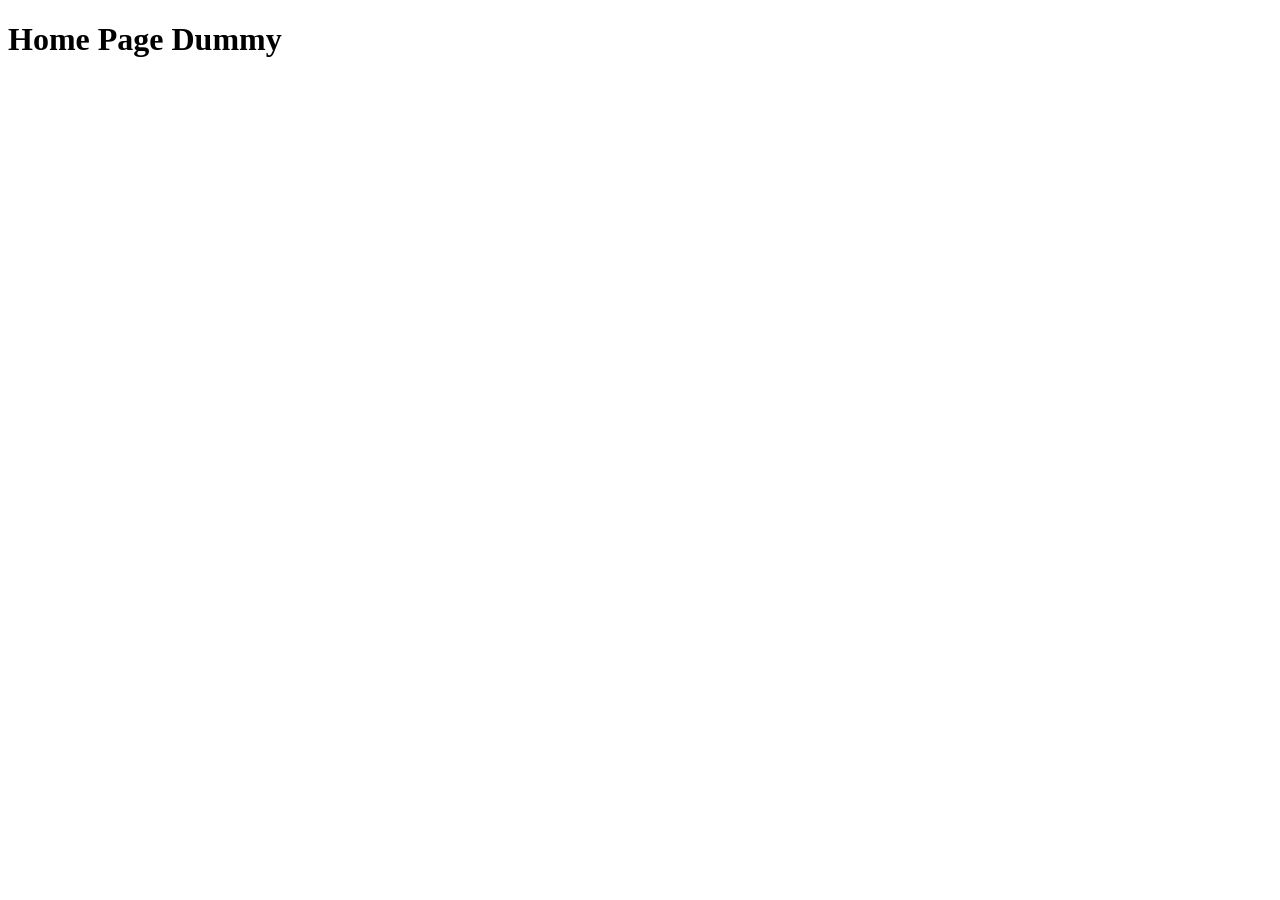
==== index.html @ 29831c8d "Created my first File" ====
<!DOCTYPE html>
<html lang="en">
<head>
    <meta charset="UTF-8">
    <meta name="viewport" content="width=device-width, initial-scale=1.0">
    <title>HomeDummy</title>
</head>
<body>
    <h1>Home Page Dummy</h1>
</body>
</html>
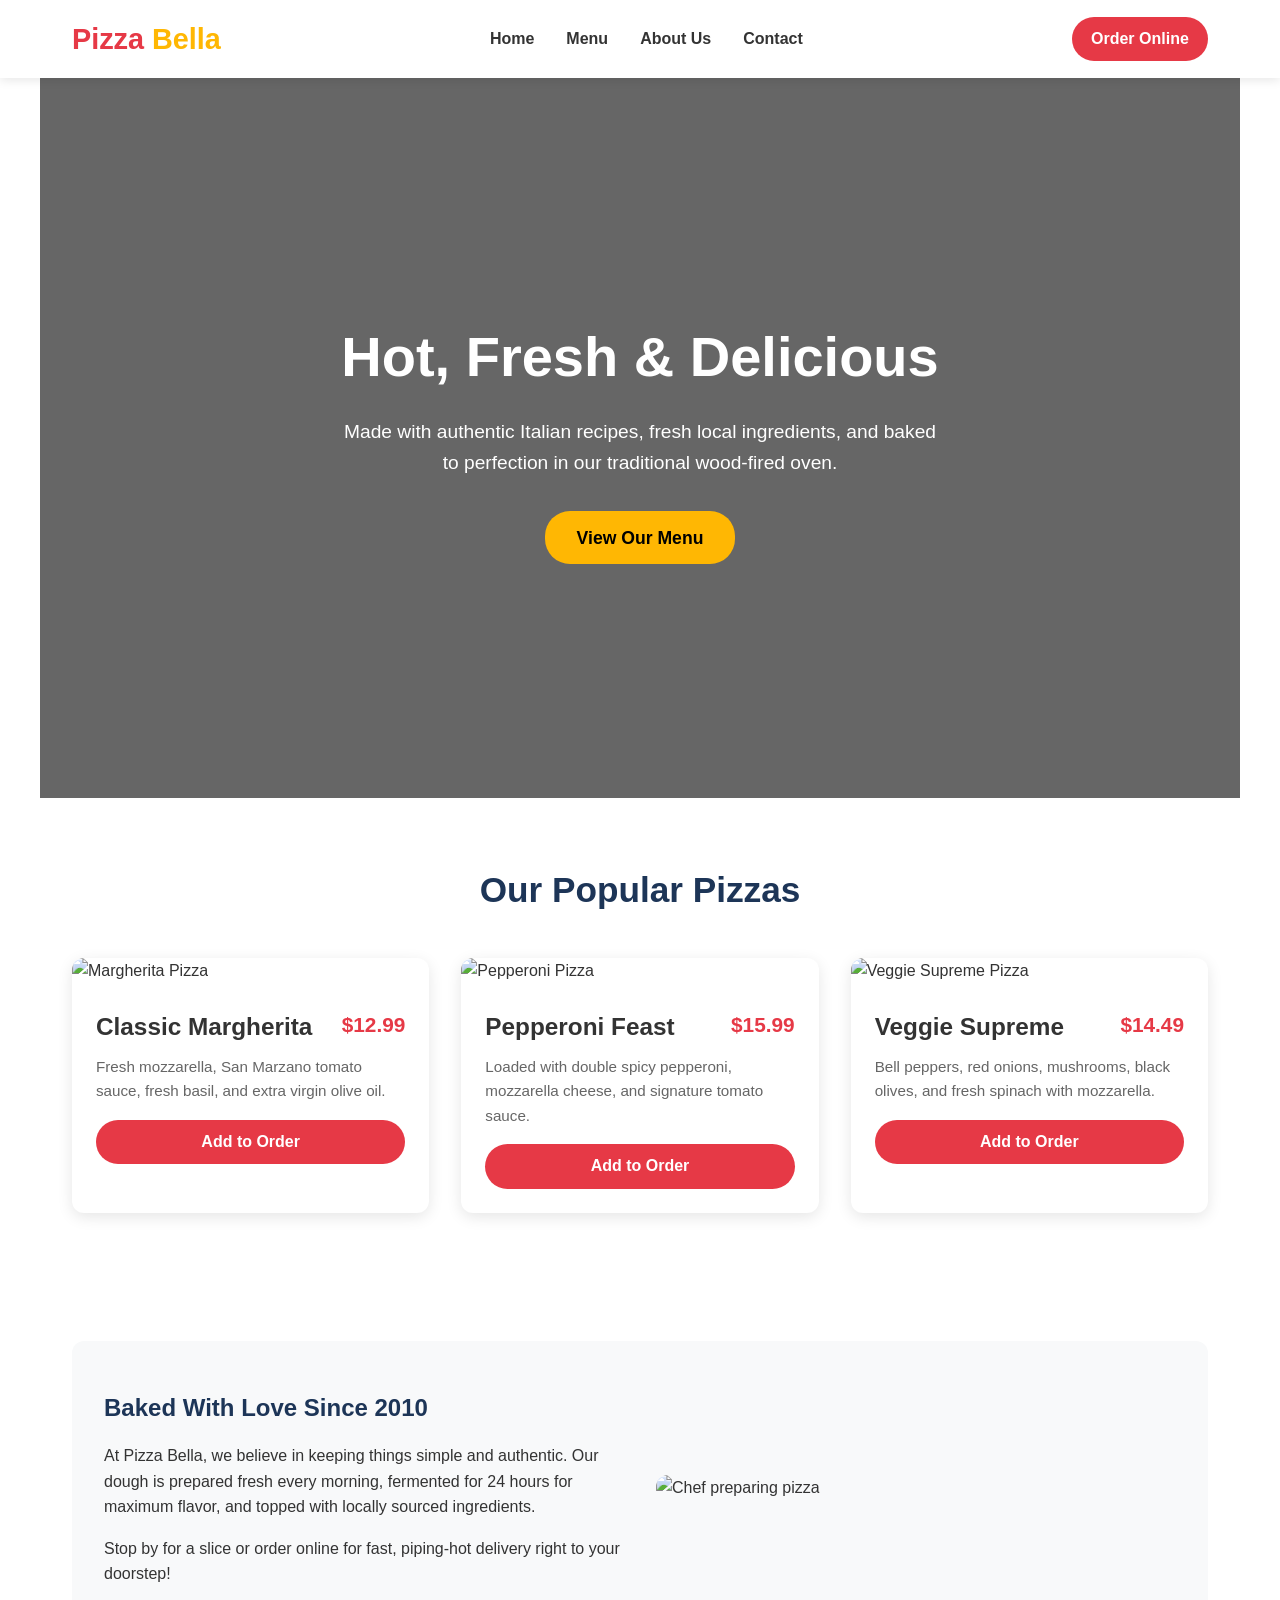
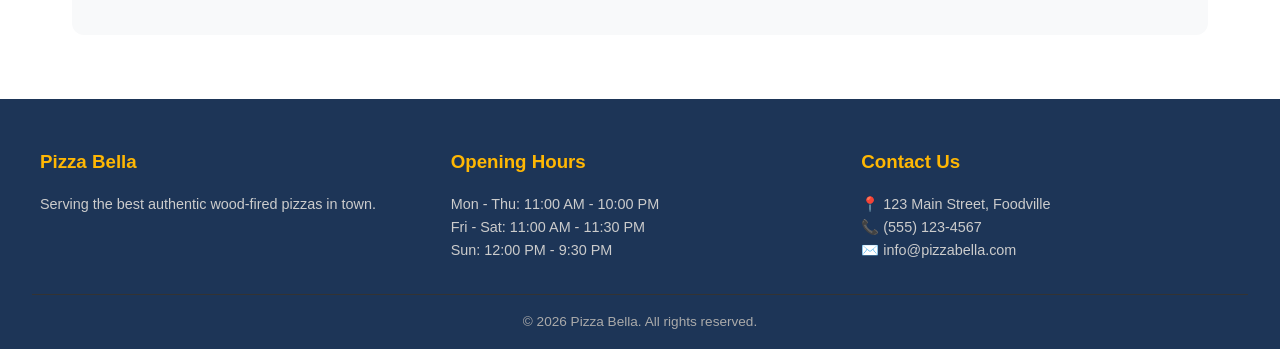
==== commit 7e1ae6b9: "Created a homepage for my pizza shop!" ====
--- a/index.html
+++ b/index.html
@@ -3,9 +3,387 @@
 <head>
     <meta charset="UTF-8">
     <meta name="viewport" content="width=device-width, initial-scale=1.0">
-    <title>HomeDummy</title>
+    <title>Pizza Bella | Authentic Hand-Crafted Pizza</title>
+    <style>
+        /* CSS Reset & General Styles */
+        * {
+            margin: 0;
+            padding: 0;
+            box-sizing: border-box;
+            font-family: 'Segoe UI', Tahoma, Geneva, Verdana, sans-serif;
+        }
+
+        :root {
+            --primary-color: #e63946;
+            --secondary-color: #ffb703;
+            --dark-color: #1d3557;
+            --light-color: #f8f9fa;
+        }
+
+        body {
+            color: #333;
+            line-height: 1.6;
+            background-color: #fff;
+        }
+
+        a {
+            text-decoration: none;
+            color: inherit;
+        }
+
+        /* Header / Navbar */
+        header {
+            background-color: #fff;
+            box-shadow: 0 2px 10px rgba(0, 0, 0, 0.1);
+            position: sticky;
+            top: 0;
+            z-index: 1000;
+        }
+
+        .navbar {
+            display: flex;
+            justify-content: space-between;
+            align-items: center;
+            max-width: 1200px;
+            margin: 0 auto;
+            padding: 1rem 2rem;
+        }
+
+        .logo {
+            font-size: 1.8rem;
+            font-weight: bold;
+            color: var(--primary-color);
+        }
+
+        .logo span {
+            color: var(--secondary-color);
+        }
+
+        .nav-links {
+            display: flex;
+            list-style: none;
+            gap: 2rem;
+        }
+
+        .nav-links a {
+            font-weight: 600;
+            transition: color 0.3s;
+        }
+
+        .nav-links a:hover {
+            color: var(--primary-color);
+        }
+
+        .btn-order {
+            background-color: var(--primary-color);
+            color: #fff;
+            padding: 0.6rem 1.2rem;
+            border-radius: 25px;
+            font-weight: bold;
+            transition: background-color 0.3s;
+        }
+
+        .btn-order:hover {
+            background-color: #c1121f;
+        }
+
+        /* Hero Section */
+        .hero {
+            background: linear-gradient(rgba(0, 0, 0, 0.6), rgba(0, 0, 0, 0.6)), 
+                        url('https://images.unsplash.com/photo-1513104890138-7c749659a591?auto=format&fit=crop&w=1350&q=80') center/cover no-repeat;
+            height: 80vh;
+            display: flex;
+            align-items: center;
+            justify-content: center;
+            text-align: center;
+            color: #fff;
+            padding: 0 1rem;
+        }
+
+        .hero-content h1 {
+            font-size: 3.5rem;
+            margin-bottom: 1rem;
+        }
+
+        .hero-content p {
+            font-size: 1.2rem;
+            margin-bottom: 2rem;
+            max-width: 600px;
+            margin-left: auto;
+            margin-right: auto;
+        }
+
+        .btn-primary {
+            background-color: var(--secondary-color);
+            color: #000;
+            padding: 0.8rem 2rem;
+            font-size: 1.1rem;
+            border-radius: 25px;
+            font-weight: bold;
+            transition: transform 0.2s, background-color 0.3s;
+            display: inline-block;
+        }
+
+        .btn-primary:hover {
+            background-color: #fb8500;
+            transform: scale(1.05);
+        }
+
+        /* Section Styling */
+        section {
+            padding: 4rem 2rem;
+            max-width: 1200px;
+            margin: 0 auto;
+        }
+
+        .section-title {
+            text-align: center;
+            font-size: 2.2rem;
+            margin-bottom: 2.5rem;
+            color: var(--dark-color);
+        }
+
+        /* Menu Section */
+        .menu-grid {
+            display: grid;
+            grid-template-columns: repeat(auto-fit, minmax(280px, 1fr));
+            gap: 2rem;
+        }
+
+        .menu-card {
+            background-color: #fff;
+            border-radius: 12px;
+            overflow: hidden;
+            box-shadow: 0 4px 15px rgba(0, 0, 0, 0.1);
+            transition: transform 0.3s;
+        }
+
+        .menu-card:hover {
+            transform: translateY(-5px);
+        }
+
+        .menu-card img {
+            width: 100%;
+            height: 200px;
+            object-fit: cover;
+        }
+
+        .menu-card-body {
+            padding: 1.5rem;
+        }
+
+        .menu-card-title {
+            font-size: 1.3rem;
+            margin-bottom: 0.5rem;
+            display: flex;
+            justify-content: space-between;
+        }
+
+        .menu-card-price {
+            color: var(--primary-color);
+            font-weight: bold;
+        }
+
+        .menu-card-desc {
+            color: #666;
+            font-size: 0.95rem;
+            margin-bottom: 1rem;
+        }
+
+        /* About Section */
+        .about {
+            background-color: var(--light-color);
+            border-radius: 12px;
+            display: flex;
+            flex-wrap: wrap;
+            align-items: center;
+            gap: 2rem;
+            padding: 3rem 2rem;
+        }
+
+        .about-text {
+            flex: 1;
+            min-width: 300px;
+        }
+
+        .about-text h2 {
+            margin-bottom: 1rem;
+            color: var(--dark-color);
+        }
+
+        .about-img {
+            flex: 1;
+            min-width: 300px;
+        }
+
+        .about-img img {
+            width: 100%;
+            border-radius: 12px;
+        }
+
+        /* Footer */
+        footer {
+            background-color: var(--dark-color);
+            color: #fff;
+            padding: 3rem 2rem 1rem;
+        }
+
+        .footer-content {
+            max-width: 1200px;
+            margin: 0 auto;
+            display: grid;
+            grid-template-columns: repeat(auto-fit, minmax(200px, 1fr));
+            gap: 2rem;
+            margin-bottom: 2rem;
+        }
+
+        .footer-col h3 {
+            margin-bottom: 1rem;
+            color: var(--secondary-color);
+        }
+
+        .footer-col p, .footer-col ul {
+            font-size: 0.9rem;
+            color: #ccc;
+        }
+
+        .footer-col ul {
+            list-style: none;
+        }
+
+        .footer-col ul li {
+            margin-bottom: 0.5rem;
+        }
+
+        .copyright {
+            text-align: center;
+            border-top: 1px solid #333;
+            padding-top: 1rem;
+            font-size: 0.85rem;
+            color: #aaa;
+        }
+
+        /* Responsive Design */
+        @media (max-width: 768px) {
+            .nav-links {
+                display: none; /* Can be enhanced with JS mobile menu */
+            }
+            .hero-content h1 {
+                font-size: 2.5rem;
+            }
+        }
+    </style>
 </head>
 <body>
-    <h1>Home Page Dummy</h1>
+
+    <!-- Navigation Bar -->
+    <header>
+        <nav class="navbar">
+            <a href="#" class="logo">Pizza <span>Bella</span></a>
+            <ul class="nav-links">
+                <li><a href="#home">Home</a></li>
+                <li><a href="#menu">Menu</a></li>
+                <li><a href="#about">About Us</a></li>
+                <li><a href="#contact">Contact</a></li>
+            </ul>
+            <a href="#menu" class="btn-order">Order Online</a>
+        </nav>
+    </header>
+
+    <!-- Hero Section -->
+    <section id="home" class="hero">
+        <div class="hero-content">
+            <h1>Hot, Fresh & Delicious</h1>
+            <p>Made with authentic Italian recipes, fresh local ingredients, and baked to perfection in our traditional wood-fired oven.</p>
+            <a href="#menu" class="btn-primary">View Our Menu</a>
+        </div>
+    </section>
+
+    <!-- Featured Menu Section -->
+    <section id="menu">
+        <h2 class="section-title">Our Popular Pizzas</h2>
+        <div class="menu-grid">
+            
+            <!-- Pizza 1 -->
+            <div class="menu-card">
+                <img src="https://images.unsplash.com/photo-1604382354936-07c5d9983bd3?auto=format&fit=crop&w=600&q=80" alt="Margherita Pizza">
+                <div class="menu-card-body">
+                    <div class="menu-card-title">
+                        <h3>Classic Margherita</h3>
+                        <span class="menu-card-price">$12.99</span>
+                    </div>
+                    <p class="menu-card-desc">Fresh mozzarella, San Marzano tomato sauce, fresh basil, and extra virgin olive oil.</p>
+                    <a href="#" class="btn-order" style="display: block; text-align: center;">Add to Order</a>
+                </div>
+            </div>
+
+            <!-- Pizza 2 -->
+            <div class="menu-card">
+                <img src="https://images.unsplash.com/photo-1628840042765-356cda07504e?auto=format&fit=crop&w=600&q=80" alt="Pepperoni Pizza">
+                <div class="menu-card-body">
+                    <div class="menu-card-title">
+                        <h3>Pepperoni Feast</h3>
+                        <span class="menu-card-price">$15.99</span>
+                    </div>
+                    <p class="menu-card-desc">Loaded with double spicy pepperoni, mozzarella cheese, and signature tomato sauce.</p>
+                    <a href="#" class="btn-order" style="display: block; text-align: center;">Add to Order</a>
+                </div>
+            </div>
+
+            <!-- Pizza 3 -->
+            <div class="menu-card">
+                <img src="https://images.unsplash.com/photo-1565299624946-b28f40a0ae38?auto=format&fit=crop&w=600&q=80" alt="Veggie Supreme Pizza">
+                <div class="menu-card-body">
+                    <div class="menu-card-title">
+                        <h3>Veggie Supreme</h3>
+                        <span class="menu-card-price">$14.49</span>
+                    </div>
+                    <p class="menu-card-desc">Bell peppers, red onions, mushrooms, black olives, and fresh spinach with mozzarella.</p>
+                    <a href="#" class="btn-order" style="display: block; text-align: center;">Add to Order</a>
+                </div>
+            </div>
+
+        </div>
+    </section>
+
+    <!-- About Section -->
+    <section id="about">
+        <div class="about">
+            <div class="about-text">
+                <h2>Baked With Love Since 2010</h2>
+                <p>At Pizza Bella, we believe in keeping things simple and authentic. Our dough is prepared fresh every morning, fermented for 24 hours for maximum flavor, and topped with locally sourced ingredients.</p>
+                <p style="margin-top: 1rem;">Stop by for a slice or order online for fast, piping-hot delivery right to your doorstep!</p>
+            </div>
+            <div class="about-img">
+                <img src="https://images.unsplash.com/photo-1579751626657-72bc17010498?auto=format&fit=crop&w=600&q=80" alt="Chef preparing pizza">
+            </div>
+        </div>
+    </section>
+
+    <!-- Footer / Contact Section -->
+    <footer id="contact">
+        <div class="footer-content">
+            <div class="footer-col">
+                <h3>Pizza Bella</h3>
+                <p>Serving the best authentic wood-fired pizzas in town.</p>
+            </div>
+            <div class="footer-col">
+                <h3>Opening Hours</h3>
+                <p>Mon - Thu: 11:00 AM - 10:00 PM</p>
+                <p>Fri - Sat: 11:00 AM - 11:30 PM</p>
+                <p>Sun: 12:00 PM - 9:30 PM</p>
+            </div>
+            <div class="footer-col">
+                <h3>Contact Us</h3>
+                <p>📍 123 Main Street, Foodville</p>
+                <p>📞 (555) 123-4567</p>
+                <p>✉️ info@pizzabella.com</p>
+            </div>
+        </div>
+        <div class="copyright">
+            <p>&copy; 2026 Pizza Bella. All rights reserved.</p>
+        </div>
+    </footer>
+
 </body>
 </html>
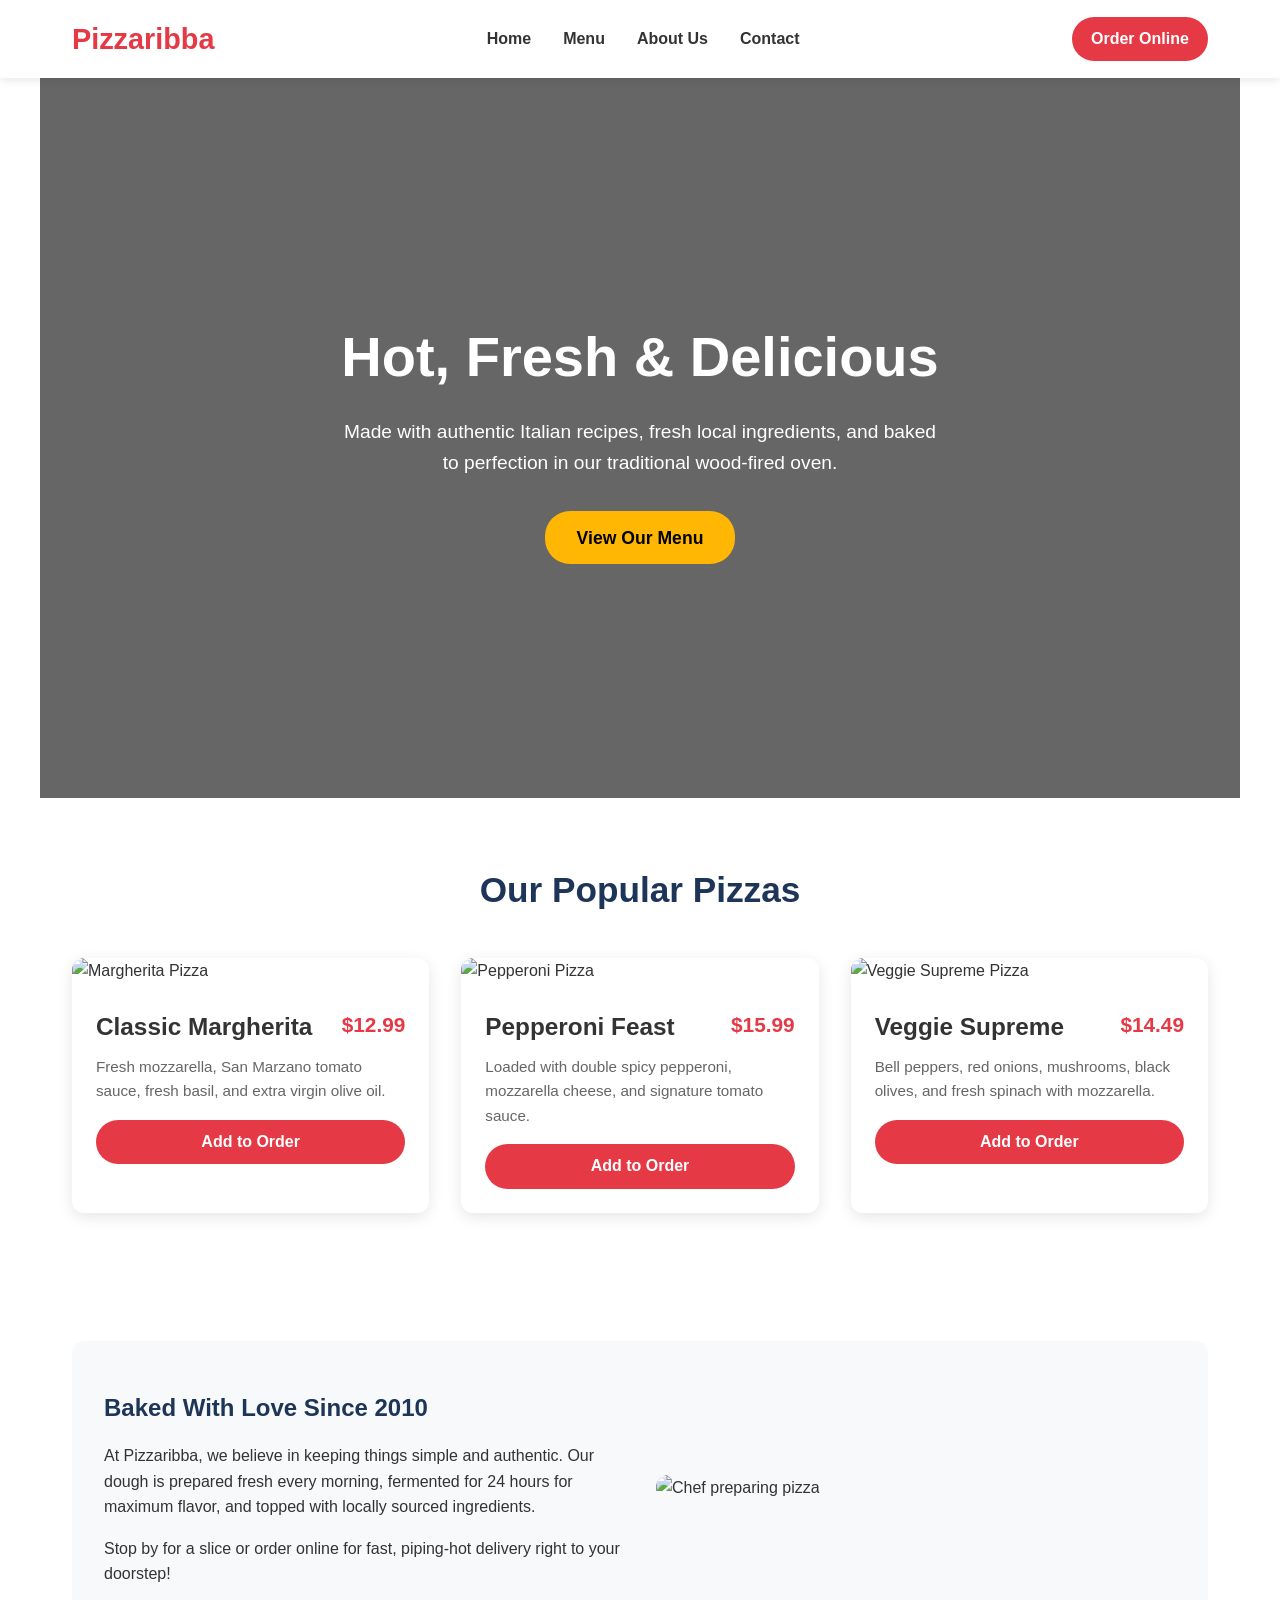
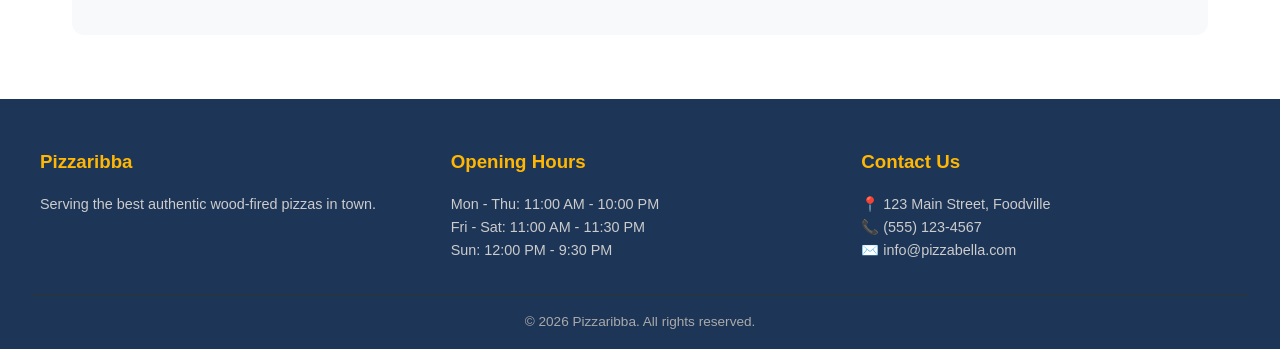
==== commit 229facd6: "Changed spelling or Pizzariba to Pizzaribba" ====
--- a/index.html
+++ b/index.html
@@ -3,7 +3,8 @@
 <head>
     <meta charset="UTF-8">
     <meta name="viewport" content="width=device-width, initial-scale=1.0">
-    <title>Pizza Bella | Authentic Hand-Crafted Pizza</title>
+    <title>Pizzaribba | Authentic Hand-Crafted Pizza</title>
+    <script src="components.js" defer></script>
     <style>
         /* CSS Reset & General Styles */
         * {
@@ -277,19 +278,7 @@
 <body>
 
     <!-- Navigation Bar -->
-    <header>
-        <nav class="navbar">
-            <a href="#" class="logo">Pizza <span>Bella</span></a>
-            <ul class="nav-links">
-                <li><a href="#home">Home</a></li>
-                <li><a href="#menu">Menu</a></li>
-                <li><a href="#about">About Us</a></li>
-                <li><a href="#contact">Contact</a></li>
-            </ul>
-            <a href="#menu" class="btn-order">Order Online</a>
-        </nav>
-    </header>
-
+    <pizza-header></pizza-header>    
     <!-- Hero Section -->
     <section id="home" class="hero">
         <div class="hero-content">
@@ -351,7 +340,7 @@
         <div class="about">
             <div class="about-text">
                 <h2>Baked With Love Since 2010</h2>
-                <p>At Pizza Bella, we believe in keeping things simple and authentic. Our dough is prepared fresh every morning, fermented for 24 hours for maximum flavor, and topped with locally sourced ingredients.</p>
+                <p>At Pizzaribba, we believe in keeping things simple and authentic. Our dough is prepared fresh every morning, fermented for 24 hours for maximum flavor, and topped with locally sourced ingredients.</p>
                 <p style="margin-top: 1rem;">Stop by for a slice or order online for fast, piping-hot delivery right to your doorstep!</p>
             </div>
             <div class="about-img">
@@ -361,29 +350,6 @@
     </section>
 
     <!-- Footer / Contact Section -->
-    <footer id="contact">
-        <div class="footer-content">
-            <div class="footer-col">
-                <h3>Pizza Bella</h3>
-                <p>Serving the best authentic wood-fired pizzas in town.</p>
-            </div>
-            <div class="footer-col">
-                <h3>Opening Hours</h3>
-                <p>Mon - Thu: 11:00 AM - 10:00 PM</p>
-                <p>Fri - Sat: 11:00 AM - 11:30 PM</p>
-                <p>Sun: 12:00 PM - 9:30 PM</p>
-            </div>
-            <div class="footer-col">
-                <h3>Contact Us</h3>
-                <p>📍 123 Main Street, Foodville</p>
-                <p>📞 (555) 123-4567</p>
-                <p>✉️ info@pizzabella.com</p>
-            </div>
-        </div>
-        <div class="copyright">
-            <p>&copy; 2026 Pizza Bella. All rights reserved.</p>
-        </div>
-    </footer>
-
+    <pizza-footer></pizza-footer>
 </body>
 </html>
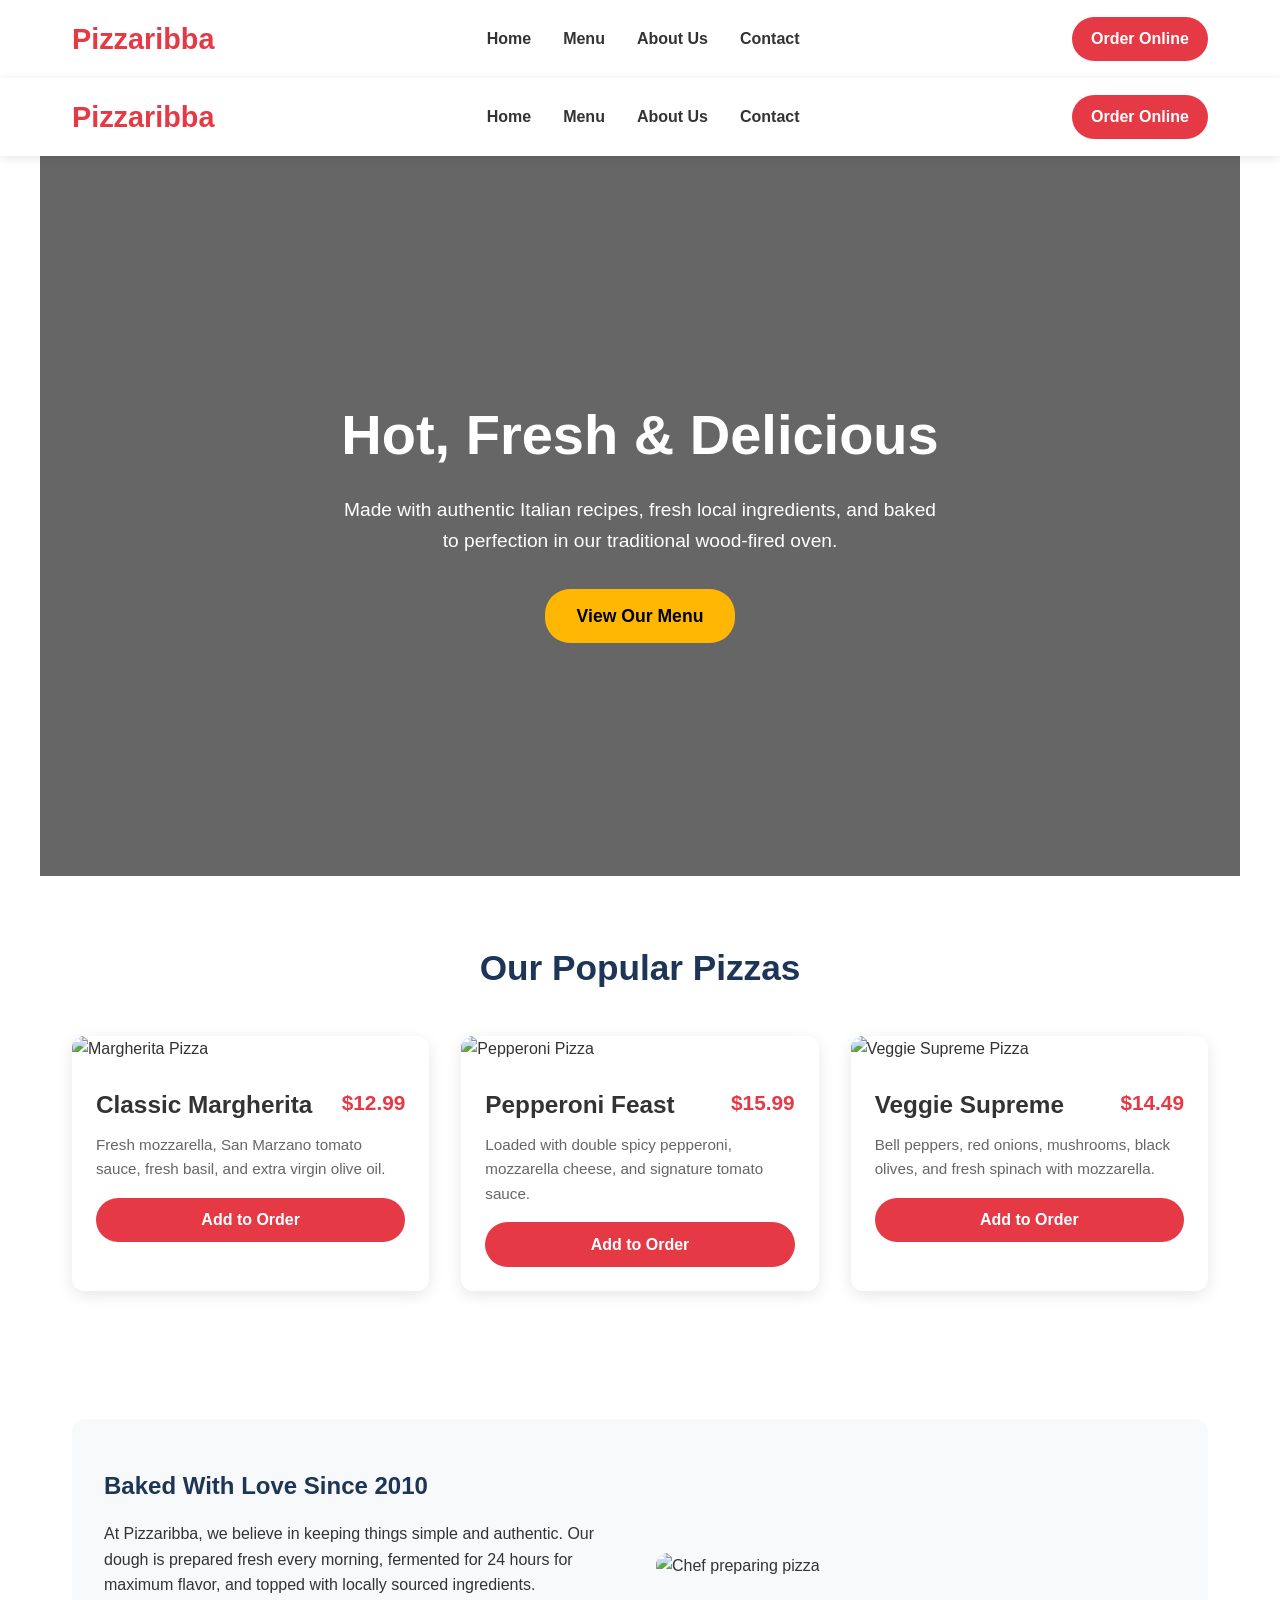
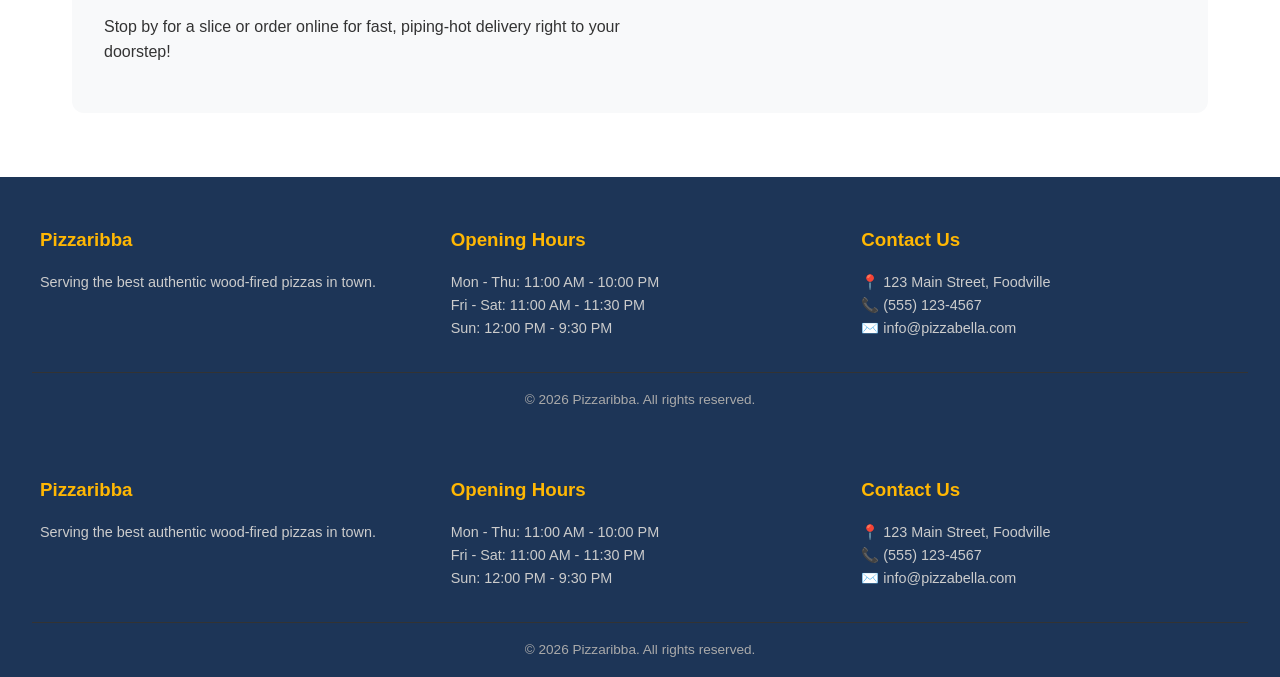
==== commit 9af3805e: "Probably merged with paulsbranch by now" ====
--- a/index.html
+++ b/index.html
@@ -278,6 +278,7 @@
 <body>
 
     <!-- Navigation Bar -->
+    <pizza-header></pizza-header>    
     <pizza-header></pizza-header>    
     <!-- Hero Section -->
     <section id="home" class="hero">
@@ -351,5 +352,6 @@
 
     <!-- Footer / Contact Section -->
     <pizza-footer></pizza-footer>
+    <pizza-footer></pizza-footer>
 </body>
 </html>
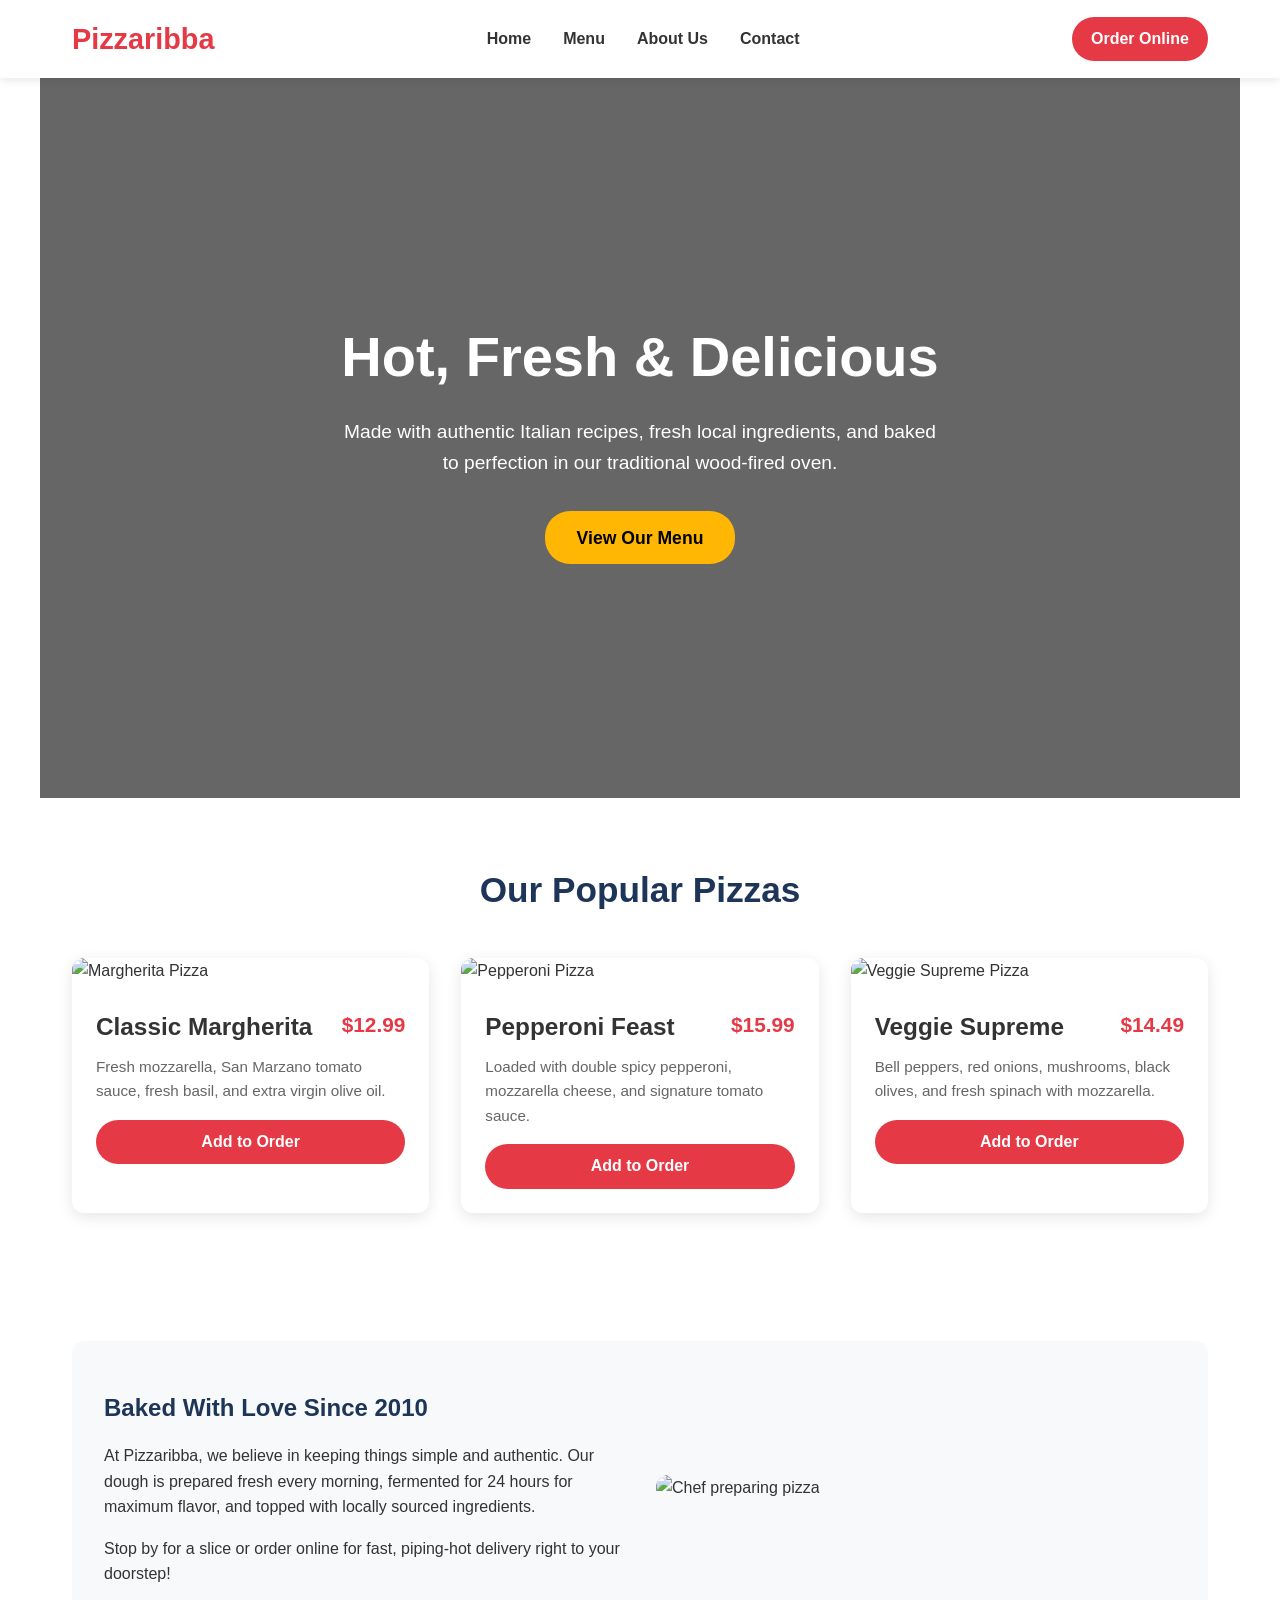
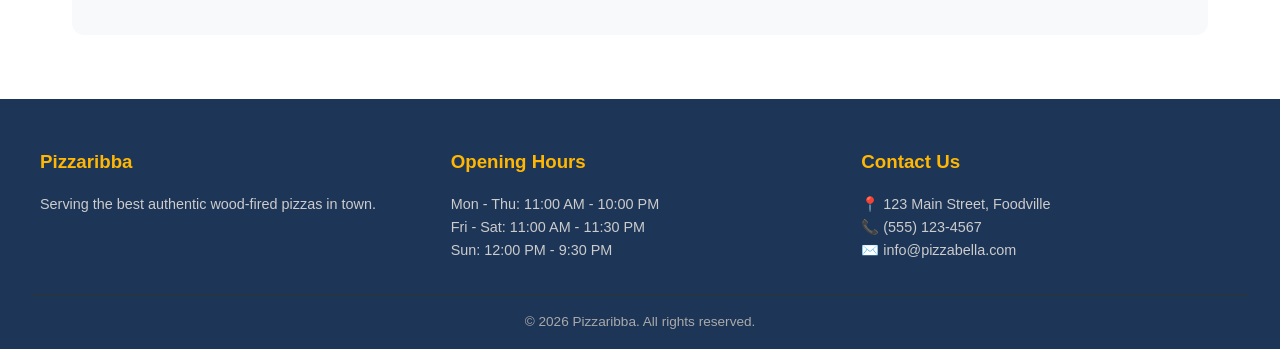
==== commit cebcc54b: "Merge with paulsbranch was successfull" ====
--- a/index.html
+++ b/index.html
@@ -5,285 +5,17 @@
     <meta name="viewport" content="width=device-width, initial-scale=1.0">
     <title>Pizzaribba | Authentic Hand-Crafted Pizza</title>
     <script src="components.js" defer></script>
-    <style>
-        /* CSS Reset & General Styles */
-        * {
-            margin: 0;
-            padding: 0;
-            box-sizing: border-box;
-            font-family: 'Segoe UI', Tahoma, Geneva, Verdana, sans-serif;
-        }
-
-        :root {
-            --primary-color: #e63946;
-            --secondary-color: #ffb703;
-            --dark-color: #1d3557;
-            --light-color: #f8f9fa;
-        }
-
-        body {
-            color: #333;
-            line-height: 1.6;
-            background-color: #fff;
-        }
-
-        a {
-            text-decoration: none;
-            color: inherit;
-        }
-
-        /* Header / Navbar */
-        header {
-            background-color: #fff;
-            box-shadow: 0 2px 10px rgba(0, 0, 0, 0.1);
-            position: sticky;
-            top: 0;
-            z-index: 1000;
-        }
-
-        .navbar {
-            display: flex;
-            justify-content: space-between;
-            align-items: center;
-            max-width: 1200px;
-            margin: 0 auto;
-            padding: 1rem 2rem;
-        }
-
-        .logo {
-            font-size: 1.8rem;
-            font-weight: bold;
-            color: var(--primary-color);
-        }
-
-        .logo span {
-            color: var(--secondary-color);
-        }
-
-        .nav-links {
-            display: flex;
-            list-style: none;
-            gap: 2rem;
-        }
-
-        .nav-links a {
-            font-weight: 600;
-            transition: color 0.3s;
-        }
-
-        .nav-links a:hover {
-            color: var(--primary-color);
-        }
-
-        .btn-order {
-            background-color: var(--primary-color);
-            color: #fff;
-            padding: 0.6rem 1.2rem;
-            border-radius: 25px;
-            font-weight: bold;
-            transition: background-color 0.3s;
-        }
-
-        .btn-order:hover {
-            background-color: #c1121f;
-        }
-
-        /* Hero Section */
-        .hero {
-            background: linear-gradient(rgba(0, 0, 0, 0.6), rgba(0, 0, 0, 0.6)), 
-                        url('https://images.unsplash.com/photo-1513104890138-7c749659a591?auto=format&fit=crop&w=1350&q=80') center/cover no-repeat;
-            height: 80vh;
-            display: flex;
-            align-items: center;
-            justify-content: center;
-            text-align: center;
-            color: #fff;
-            padding: 0 1rem;
-        }
-
-        .hero-content h1 {
-            font-size: 3.5rem;
-            margin-bottom: 1rem;
-        }
-
-        .hero-content p {
-            font-size: 1.2rem;
-            margin-bottom: 2rem;
-            max-width: 600px;
-            margin-left: auto;
-            margin-right: auto;
-        }
-
-        .btn-primary {
-            background-color: var(--secondary-color);
-            color: #000;
-            padding: 0.8rem 2rem;
-            font-size: 1.1rem;
-            border-radius: 25px;
-            font-weight: bold;
-            transition: transform 0.2s, background-color 0.3s;
-            display: inline-block;
-        }
-
-        .btn-primary:hover {
-            background-color: #fb8500;
-            transform: scale(1.05);
-        }
-
-        /* Section Styling */
-        section {
-            padding: 4rem 2rem;
-            max-width: 1200px;
-            margin: 0 auto;
-        }
-
-        .section-title {
-            text-align: center;
-            font-size: 2.2rem;
-            margin-bottom: 2.5rem;
-            color: var(--dark-color);
-        }
-
-        /* Menu Section */
-        .menu-grid {
-            display: grid;
-            grid-template-columns: repeat(auto-fit, minmax(280px, 1fr));
-            gap: 2rem;
-        }
-
-        .menu-card {
-            background-color: #fff;
-            border-radius: 12px;
-            overflow: hidden;
-            box-shadow: 0 4px 15px rgba(0, 0, 0, 0.1);
-            transition: transform 0.3s;
-        }
-
-        .menu-card:hover {
-            transform: translateY(-5px);
-        }
-
-        .menu-card img {
-            width: 100%;
-            height: 200px;
-            object-fit: cover;
-        }
-
-        .menu-card-body {
-            padding: 1.5rem;
-        }
-
-        .menu-card-title {
-            font-size: 1.3rem;
-            margin-bottom: 0.5rem;
-            display: flex;
-            justify-content: space-between;
-        }
-
-        .menu-card-price {
-            color: var(--primary-color);
-            font-weight: bold;
-        }
-
-        .menu-card-desc {
-            color: #666;
-            font-size: 0.95rem;
-            margin-bottom: 1rem;
-        }
-
-        /* About Section */
-        .about {
-            background-color: var(--light-color);
-            border-radius: 12px;
-            display: flex;
-            flex-wrap: wrap;
-            align-items: center;
-            gap: 2rem;
-            padding: 3rem 2rem;
-        }
-
-        .about-text {
-            flex: 1;
-            min-width: 300px;
-        }
-
-        .about-text h2 {
-            margin-bottom: 1rem;
-            color: var(--dark-color);
-        }
-
-        .about-img {
-            flex: 1;
-            min-width: 300px;
-        }
-
-        .about-img img {
-            width: 100%;
-            border-radius: 12px;
-        }
-
-        /* Footer */
-        footer {
-            background-color: var(--dark-color);
-            color: #fff;
-            padding: 3rem 2rem 1rem;
-        }
-
-        .footer-content {
-            max-width: 1200px;
-            margin: 0 auto;
-            display: grid;
-            grid-template-columns: repeat(auto-fit, minmax(200px, 1fr));
-            gap: 2rem;
-            margin-bottom: 2rem;
-        }
-
-        .footer-col h3 {
-            margin-bottom: 1rem;
-            color: var(--secondary-color);
-        }
-
-        .footer-col p, .footer-col ul {
-            font-size: 0.9rem;
-            color: #ccc;
-        }
-
-        .footer-col ul {
-            list-style: none;
-        }
-
-        .footer-col ul li {
-            margin-bottom: 0.5rem;
-        }
-
-        .copyright {
-            text-align: center;
-            border-top: 1px solid #333;
-            padding-top: 1rem;
-            font-size: 0.85rem;
-            color: #aaa;
-        }
-
-        /* Responsive Design */
-        @media (max-width: 768px) {
-            .nav-links {
-                display: none; /* Can be enhanced with JS mobile menu */
-            }
-            .hero-content h1 {
-                font-size: 2.5rem;
-            }
-        }
-    </style>
+    <link rel="stylesheet" href="style.css" />     
 </head>
 <body>
 
     <!-- Navigation Bar -->
-    <pizza-header></pizza-header>    
-    <pizza-header></pizza-header>    
+    <pizza-header></pizza-header>          
     <!-- Hero Section -->
+     
     <section id="home" class="hero">
         <div class="hero-content">
-            <h1>Hot, Fresh & Delicious</h1>
+            <h1>Hot, Fresh & Delicious</h1>            
             <p>Made with authentic Italian recipes, fresh local ingredients, and baked to perfection in our traditional wood-fired oven.</p>
             <a href="#menu" class="btn-primary">View Our Menu</a>
         </div>
@@ -351,7 +83,6 @@
     </section>
 
     <!-- Footer / Contact Section -->
-    <pizza-footer></pizza-footer>
-    <pizza-footer></pizza-footer>
+    <pizza-footer></pizza-footer>    
 </body>
 </html>
--- a/style.css
+++ b/style.css
@@ -0,0 +1,267 @@
+     /* CSS Reset & General Styles */
+        * {
+            margin: 0;
+            padding: 0;
+            box-sizing: border-box;
+            font-family: 'Segoe UI', Tahoma, Geneva, Verdana, sans-serif;
+        }
+
+        :root {
+            --primary-color: #e63946;
+            --secondary-color: #ffb703;
+            --dark-color: #1d3557;
+            --light-color: #f8f9fa;
+        }
+
+        body {
+            color: #333;
+            line-height: 1.6;
+            background-color: #fff;
+        }
+
+        a {
+            text-decoration: none;
+            color: inherit;
+        }
+
+        /* Header / Navbar */
+        header {
+            background-color: #fff;
+            box-shadow: 0 2px 10px rgba(0, 0, 0, 0.1);
+            position: sticky;
+            top: 0;
+            z-index: 1000;
+        }
+
+        .navbar {
+            display: flex;
+            justify-content: space-between;
+            align-items: center;
+            max-width: 1200px;
+            margin: 0 auto;
+            padding: 1rem 2rem;
+        }
+
+        .logo {
+            font-size: 1.8rem;
+            font-weight: bold;
+            color: var(--primary-color);
+        }
+
+        .logo span {
+            color: var(--secondary-color);
+        }
+
+        .nav-links {
+            display: flex;
+            list-style: none;
+            gap: 2rem;
+        }
+
+        .nav-links a {
+            font-weight: 600;
+            transition: color 0.3s;
+        }
+
+        .nav-links a:hover {
+            color: var(--primary-color);
+        }
+
+        .btn-order {
+            background-color: var(--primary-color);
+            color: #fff;
+            padding: 0.6rem 1.2rem;
+            border-radius: 25px;
+            font-weight: bold;
+            transition: background-color 0.3s;
+        }
+
+        .btn-order:hover {
+            background-color: #c1121f;
+        }
+
+        /* Hero Section */
+        .hero {
+            background: linear-gradient(rgba(0, 0, 0, 0.6), rgba(0, 0, 0, 0.6)), 
+                        url('https://images.unsplash.com/photo-1513104890138-7c749659a591?auto=format&fit=crop&w=1350&q=80') center/cover no-repeat;
+            height: 80vh;
+            display: flex;
+            align-items: center;
+            justify-content: center;
+            text-align: center;
+            color: #fff;
+            padding: 0 1rem;
+        }
+
+        .hero-content h1 {
+            font-size: 3.5rem;
+            margin-bottom: 1rem;
+        }
+
+        .hero-content p {
+            font-size: 1.2rem;
+            margin-bottom: 2rem;
+            max-width: 600px;
+            margin-left: auto;
+            margin-right: auto;
+        }
+
+        .btn-primary {
+            background-color: var(--secondary-color);
+            color: #000;
+            padding: 0.8rem 2rem;
+            font-size: 1.1rem;
+            border-radius: 25px;
+            font-weight: bold;
+            transition: transform 0.2s, background-color 0.3s;
+            display: inline-block;
+        }
+
+        .btn-primary:hover {
+            background-color: #fb8500;
+            transform: scale(1.05);
+        }
+
+        /* Section Styling */
+        section {
+            padding: 4rem 2rem;
+            max-width: 1200px;
+            margin: 0 auto;
+        }
+
+        .section-title {
+            text-align: center;
+            font-size: 2.2rem;
+            margin-bottom: 2.5rem;
+            color: var(--dark-color);
+        }
+
+        /* Menu Section */
+        .menu-grid {
+            display: grid;
+            grid-template-columns: repeat(auto-fit, minmax(280px, 1fr));
+            gap: 2rem;
+        }
+
+        .menu-card {
+            background-color: #fff;
+            border-radius: 12px;
+            overflow: hidden;
+            box-shadow: 0 4px 15px rgba(0, 0, 0, 0.1);
+            transition: transform 0.3s;
+        }
+
+        .menu-card:hover {
+            transform: translateY(-5px);
+        }
+
+        .menu-card img {
+            width: 100%;
+            height: 200px;
+            object-fit: cover;
+        }
+
+        .menu-card-body {
+            padding: 1.5rem;
+        }
+
+        .menu-card-title {
+            font-size: 1.3rem;
+            margin-bottom: 0.5rem;
+            display: flex;
+            justify-content: space-between;
+        }
+
+        .menu-card-price {
+            color: var(--primary-color);
+            font-weight: bold;
+        }
+
+        .menu-card-desc {
+            color: #666;
+            font-size: 0.95rem;
+            margin-bottom: 1rem;
+        }
+
+        /* About Section */
+        .about {
+            background-color: var(--light-color);
+            border-radius: 12px;
+            display: flex;
+            flex-wrap: wrap;
+            align-items: center;
+            gap: 2rem;
+            padding: 3rem 2rem;
+        }
+
+        .about-text {
+            flex: 1;
+            min-width: 300px;
+        }
+
+        .about-text h2 {
+            margin-bottom: 1rem;
+            color: var(--dark-color);
+        }
+
+        .about-img {
+            flex: 1;
+            min-width: 300px;
+        }
+
+        .about-img img {
+            width: 100%;
+            border-radius: 12px;
+        }
+
+        /* Footer */
+        footer {
+            background-color: var(--dark-color);
+            color: #fff;
+            padding: 3rem 2rem 1rem;
+        }
+
+        .footer-content {
+            max-width: 1200px;
+            margin: 0 auto;
+            display: grid;
+            grid-template-columns: repeat(auto-fit, minmax(200px, 1fr));
+            gap: 2rem;
+            margin-bottom: 2rem;
+        }
+
+        .footer-col h3 {
+            margin-bottom: 1rem;
+            color: var(--secondary-color);
+        }
+
+        .footer-col p, .footer-col ul {
+            font-size: 0.9rem;
+            color: #ccc;
+        }
+
+        .footer-col ul {
+            list-style: none;
+        }
+
+        .footer-col ul li {
+            margin-bottom: 0.5rem;
+        }
+
+        .copyright {
+            text-align: center;
+            border-top: 1px solid #333;
+            padding-top: 1rem;
+            font-size: 0.85rem;
+            color: #aaa;
+        }
+
+        /* Responsive Design */
+        @media (max-width: 768px) {
+            .nav-links {
+                display: none; /* Can be enhanced with JS mobile menu */
+            }
+            .hero-content h1 {
+                font-size: 2.5rem;
+            }
+        }
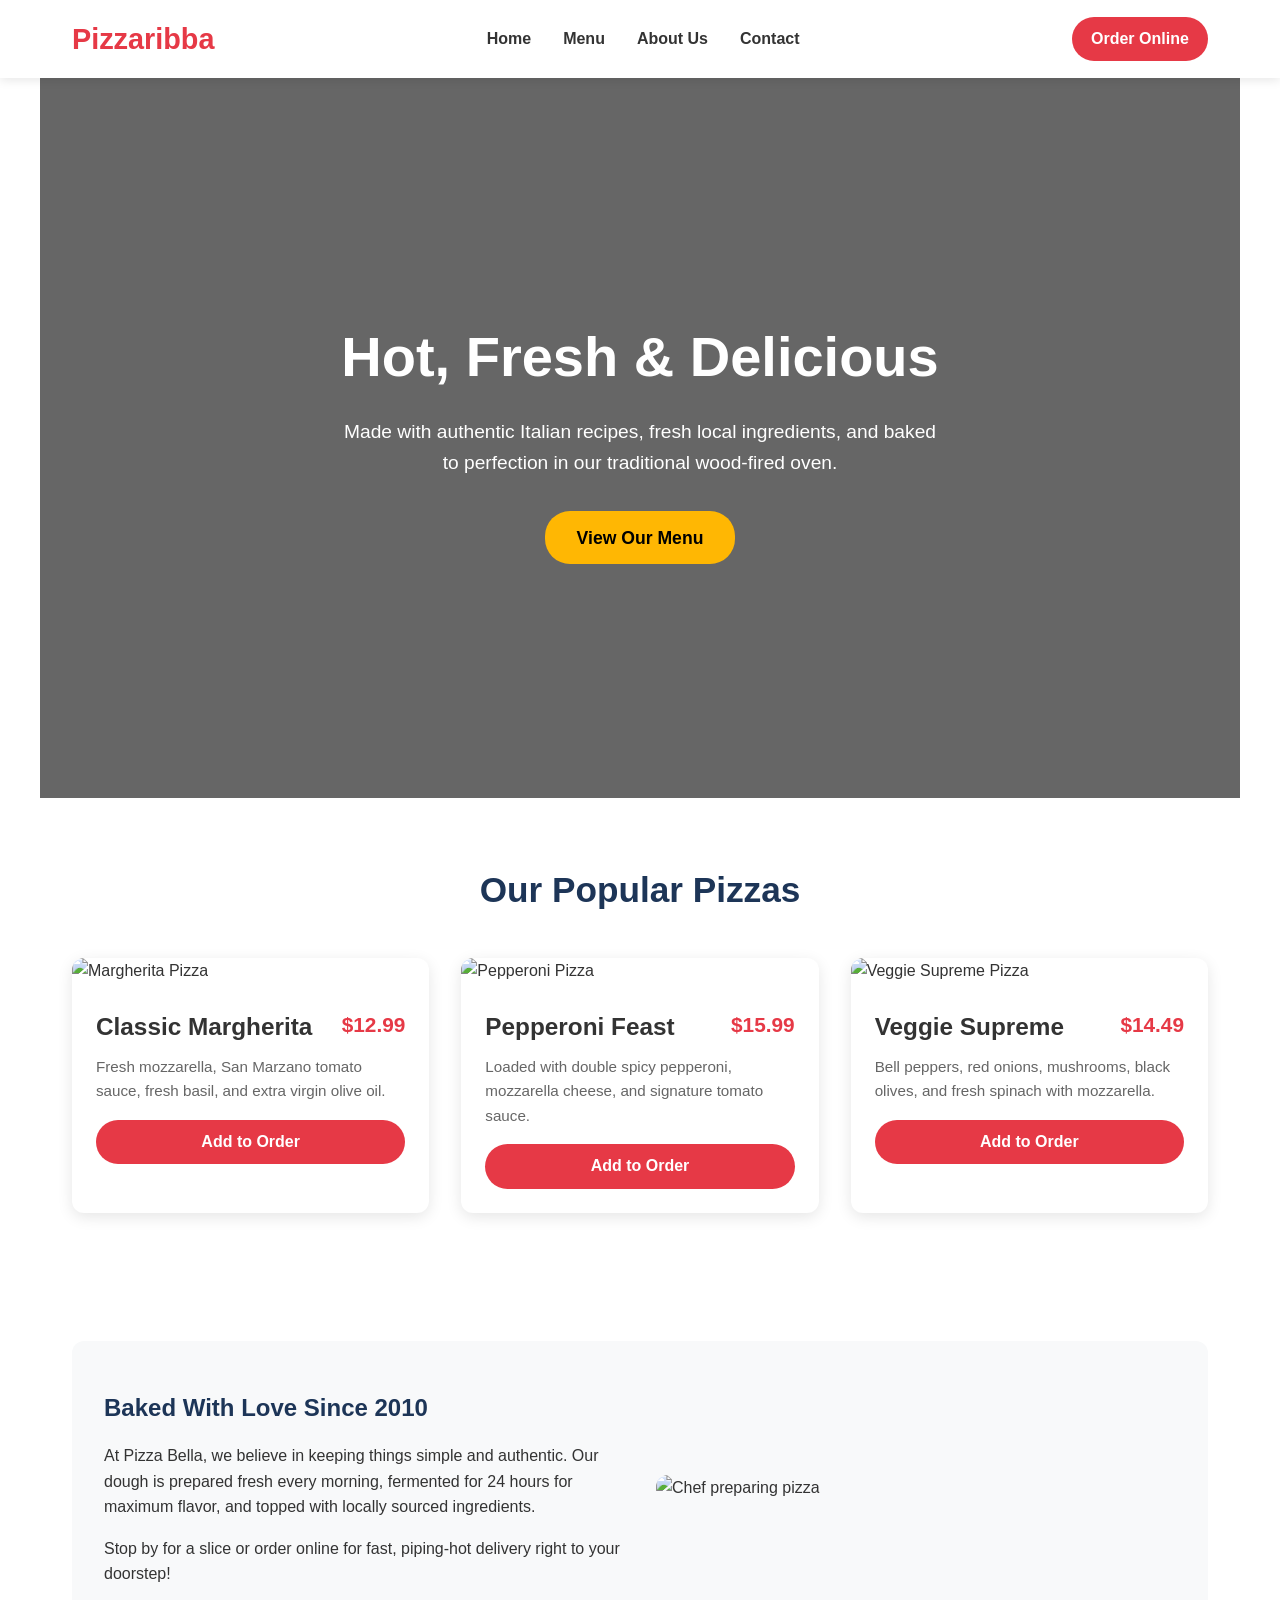
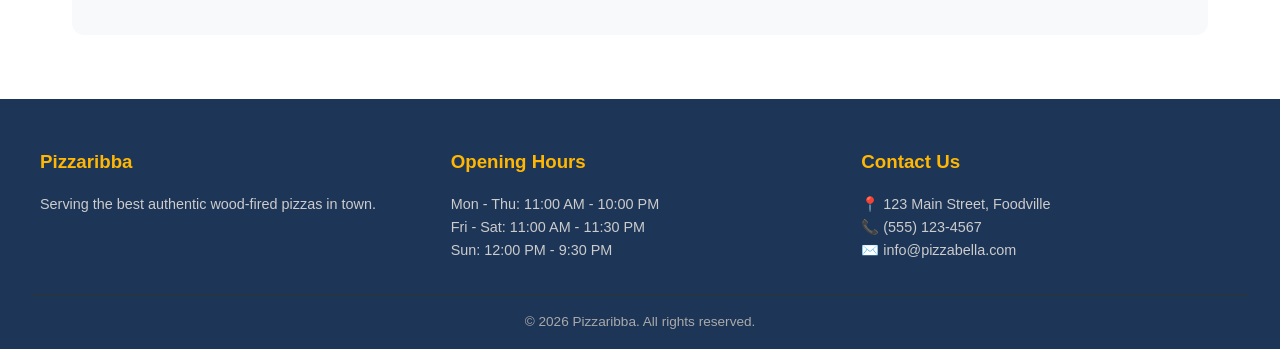
==== commit 5ec51e9f: "this is my first resturant page" ====
--- a/index.html
+++ b/index.html
@@ -3,19 +3,287 @@
 <head>
     <meta charset="UTF-8">
     <meta name="viewport" content="width=device-width, initial-scale=1.0">
-    <title>Pizzaribba | Authentic Hand-Crafted Pizza</title>
+    <title>Pizza Bella | Authentic Hand-Crafted Pizza</title>
     <script src="components.js" defer></script>
-    <link rel="stylesheet" href="style.css" />     
+    <style>
+        /* CSS Reset & General Styles */
+        * {
+            margin: 0;
+            padding: 0;
+            box-sizing: border-box;
+            font-family: 'Segoe UI', Tahoma, Geneva, Verdana, sans-serif;
+        }
+
+        :root {
+            --primary-color: #e63946;
+            --secondary-color: #ffb703;
+            --dark-color: #1d3557;
+            --light-color: #f8f9fa;
+        }
+
+        body {
+            color: #333;
+            line-height: 1.6;
+            background-color: #fff;
+        }
+
+        a {
+            text-decoration: none;
+            color: inherit;
+        }
+
+        /* Header / Navbar */
+        header {
+            background-color: #fff;
+            box-shadow: 0 2px 10px rgba(0, 0, 0, 0.1);
+            position: sticky;
+            top: 0;
+            z-index: 1000;
+        }
+
+        .navbar {
+            display: flex;
+            justify-content: space-between;
+            align-items: center;
+            max-width: 1200px;
+            margin: 0 auto;
+            padding: 1rem 2rem;
+        }
+
+        .logo {
+            font-size: 1.8rem;
+            font-weight: bold;
+            color: var(--primary-color);
+        }
+
+        .logo span {
+            color: var(--secondary-color);
+        }
+
+        .nav-links {
+            display: flex;
+            list-style: none;
+            gap: 2rem;
+        }
+
+        .nav-links a {
+            font-weight: 600;
+            transition: color 0.3s;
+        }
+
+        .nav-links a:hover {
+            color: var(--primary-color);
+        }
+
+        .btn-order {
+            background-color: var(--primary-color);
+            color: #fff;
+            padding: 0.6rem 1.2rem;
+            border-radius: 25px;
+            font-weight: bold;
+            transition: background-color 0.3s;
+        }
+
+        .btn-order:hover {
+            background-color: #c1121f;
+        }
+
+        /* Hero Section */
+        .hero {
+            background: linear-gradient(rgba(0, 0, 0, 0.6), rgba(0, 0, 0, 0.6)), 
+                        url('https://images.unsplash.com/photo-1513104890138-7c749659a591?auto=format&fit=crop&w=1350&q=80') center/cover no-repeat;
+            height: 80vh;
+            display: flex;
+            align-items: center;
+            justify-content: center;
+            text-align: center;
+            color: #fff;
+            padding: 0 1rem;
+        }
+
+        .hero-content h1 {
+            font-size: 3.5rem;
+            margin-bottom: 1rem;
+        }
+
+        .hero-content p {
+            font-size: 1.2rem;
+            margin-bottom: 2rem;
+            max-width: 600px;
+            margin-left: auto;
+            margin-right: auto;
+        }
+
+        .btn-primary {
+            background-color: var(--secondary-color);
+            color: #000;
+            padding: 0.8rem 2rem;
+            font-size: 1.1rem;
+            border-radius: 25px;
+            font-weight: bold;
+            transition: transform 0.2s, background-color 0.3s;
+            display: inline-block;
+        }
+
+        .btn-primary:hover {
+            background-color: #fb8500;
+            transform: scale(1.05);
+        }
+
+        /* Section Styling */
+        section {
+            padding: 4rem 2rem;
+            max-width: 1200px;
+            margin: 0 auto;
+        }
+
+        .section-title {
+            text-align: center;
+            font-size: 2.2rem;
+            margin-bottom: 2.5rem;
+            color: var(--dark-color);
+        }
+
+        /* Menu Section */
+        .menu-grid {
+            display: grid;
+            grid-template-columns: repeat(auto-fit, minmax(280px, 1fr));
+            gap: 2rem;
+        }
+
+        .menu-card {
+            background-color: #fff;
+            border-radius: 12px;
+            overflow: hidden;
+            box-shadow: 0 4px 15px rgba(0, 0, 0, 0.1);
+            transition: transform 0.3s;
+        }
+
+        .menu-card:hover {
+            transform: translateY(-5px);
+        }
+
+        .menu-card img {
+            width: 100%;
+            height: 200px;
+            object-fit: cover;
+        }
+
+        .menu-card-body {
+            padding: 1.5rem;
+        }
+
+        .menu-card-title {
+            font-size: 1.3rem;
+            margin-bottom: 0.5rem;
+            display: flex;
+            justify-content: space-between;
+        }
+
+        .menu-card-price {
+            color: var(--primary-color);
+            font-weight: bold;
+        }
+
+        .menu-card-desc {
+            color: #666;
+            font-size: 0.95rem;
+            margin-bottom: 1rem;
+        }
+
+        /* About Section */
+        .about {
+            background-color: var(--light-color);
+            border-radius: 12px;
+            display: flex;
+            flex-wrap: wrap;
+            align-items: center;
+            gap: 2rem;
+            padding: 3rem 2rem;
+        }
+
+        .about-text {
+            flex: 1;
+            min-width: 300px;
+        }
+
+        .about-text h2 {
+            margin-bottom: 1rem;
+            color: var(--dark-color);
+        }
+
+        .about-img {
+            flex: 1;
+            min-width: 300px;
+        }
+
+        .about-img img {
+            width: 100%;
+            border-radius: 12px;
+        }
+
+        /* Footer */
+        footer {
+            background-color: var(--dark-color);
+            color: #fff;
+            padding: 3rem 2rem 1rem;
+        }
+
+        .footer-content {
+            max-width: 1200px;
+            margin: 0 auto;
+            display: grid;
+            grid-template-columns: repeat(auto-fit, minmax(200px, 1fr));
+            gap: 2rem;
+            margin-bottom: 2rem;
+        }
+
+        .footer-col h3 {
+            margin-bottom: 1rem;
+            color: var(--secondary-color);
+        }
+
+        .footer-col p, .footer-col ul {
+            font-size: 0.9rem;
+            color: #ccc;
+        }
+
+        .footer-col ul {
+            list-style: none;
+        }
+
+        .footer-col ul li {
+            margin-bottom: 0.5rem;
+        }
+
+        .copyright {
+            text-align: center;
+            border-top: 1px solid #333;
+            padding-top: 1rem;
+            font-size: 0.85rem;
+            color: #aaa;
+        }
+
+        /* Responsive Design */
+        @media (max-width: 768px) {
+            .nav-links {
+                display: none; /* Can be enhanced with JS mobile menu */
+            }
+            .hero-content h1 {
+                font-size: 2.5rem;
+            }
+        }
+    </style>
+    
 </head>
 <body>
 
     <!-- Navigation Bar -->
-    <pizza-header></pizza-header>          
+    <pizza-header></pizza-header>    
     <!-- Hero Section -->
-     
     <section id="home" class="hero">
         <div class="hero-content">
-            <h1>Hot, Fresh & Delicious</h1>            
+            <h1>Hot, Fresh & Delicious</h1>
             <p>Made with authentic Italian recipes, fresh local ingredients, and baked to perfection in our traditional wood-fired oven.</p>
             <a href="#menu" class="btn-primary">View Our Menu</a>
         </div>
@@ -73,7 +341,7 @@
         <div class="about">
             <div class="about-text">
                 <h2>Baked With Love Since 2010</h2>
-                <p>At Pizzaribba, we believe in keeping things simple and authentic. Our dough is prepared fresh every morning, fermented for 24 hours for maximum flavor, and topped with locally sourced ingredients.</p>
+                <p>At Pizza Bella, we believe in keeping things simple and authentic. Our dough is prepared fresh every morning, fermented for 24 hours for maximum flavor, and topped with locally sourced ingredients.</p>
                 <p style="margin-top: 1rem;">Stop by for a slice or order online for fast, piping-hot delivery right to your doorstep!</p>
             </div>
             <div class="about-img">
@@ -83,6 +351,6 @@
     </section>
 
     <!-- Footer / Contact Section -->
-    <pizza-footer></pizza-footer>    
+    <pizza-footer></pizza-footer>
 </body>
 </html>
